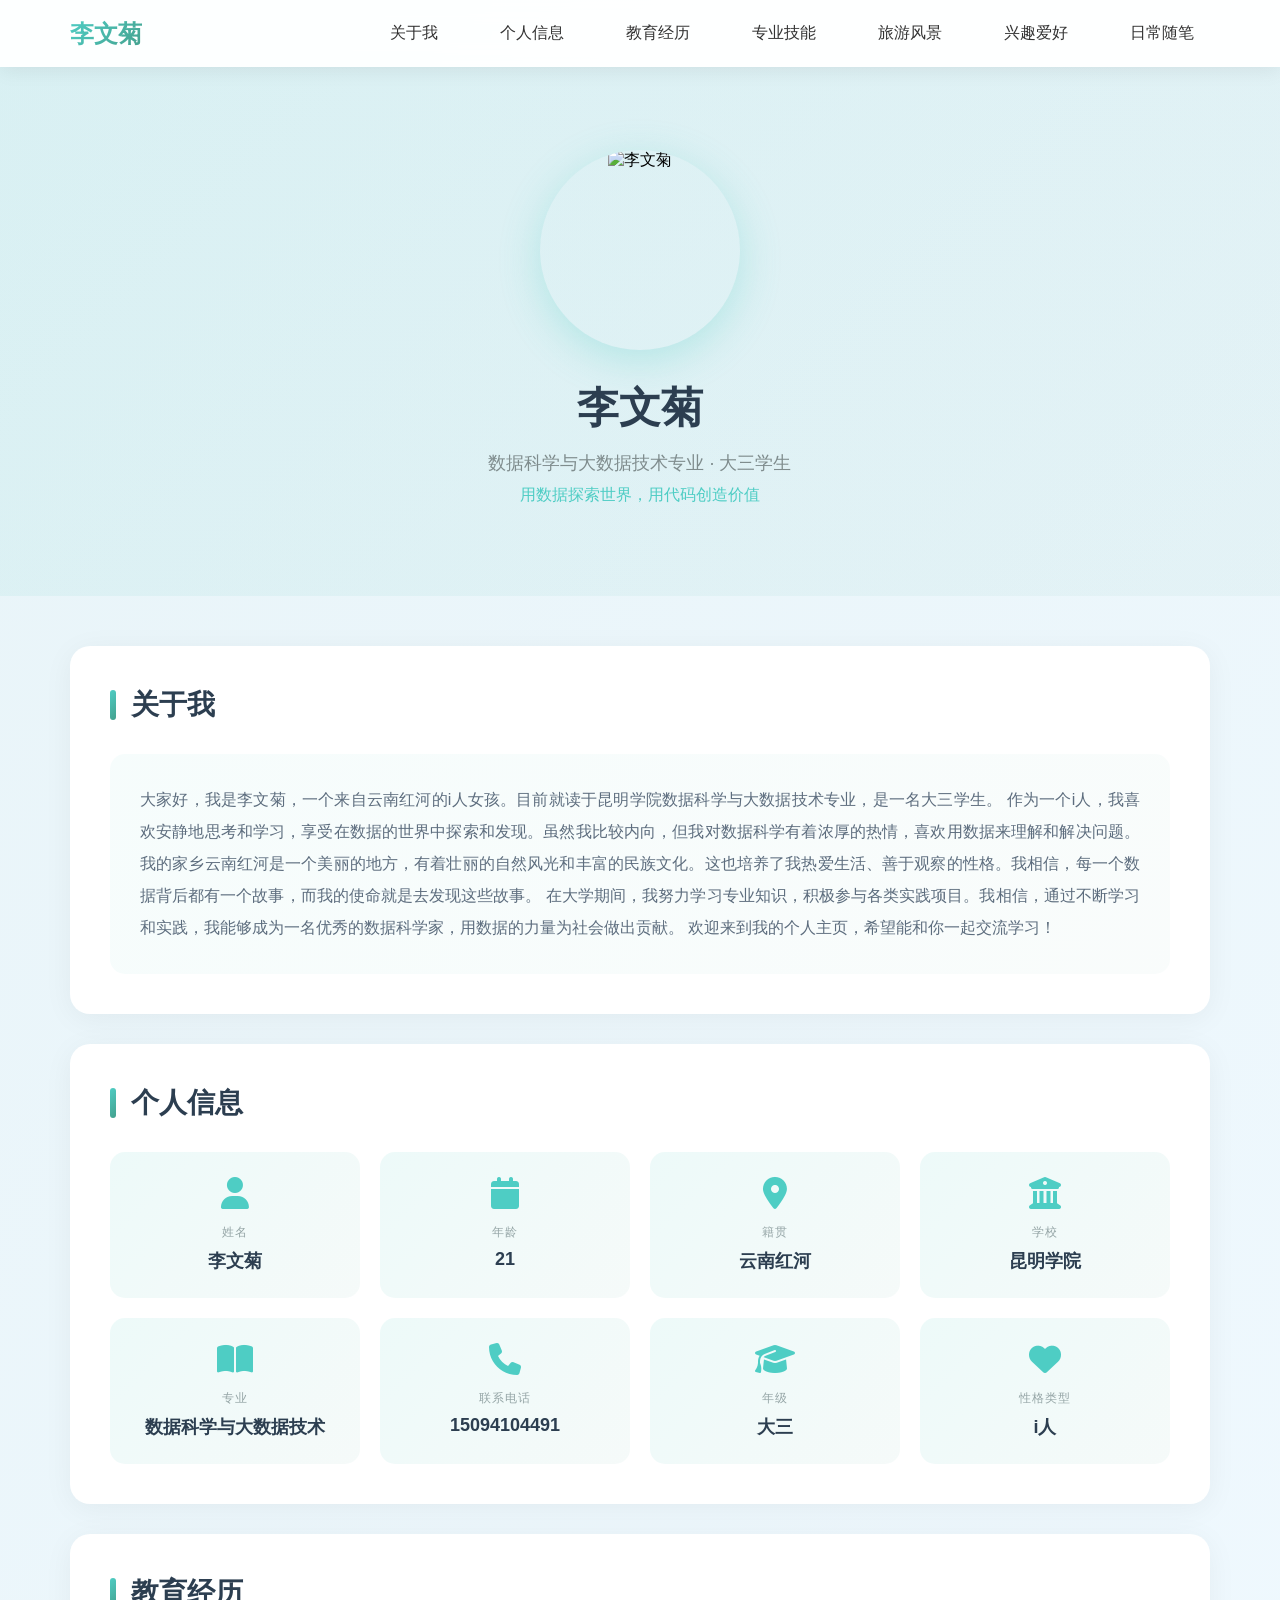
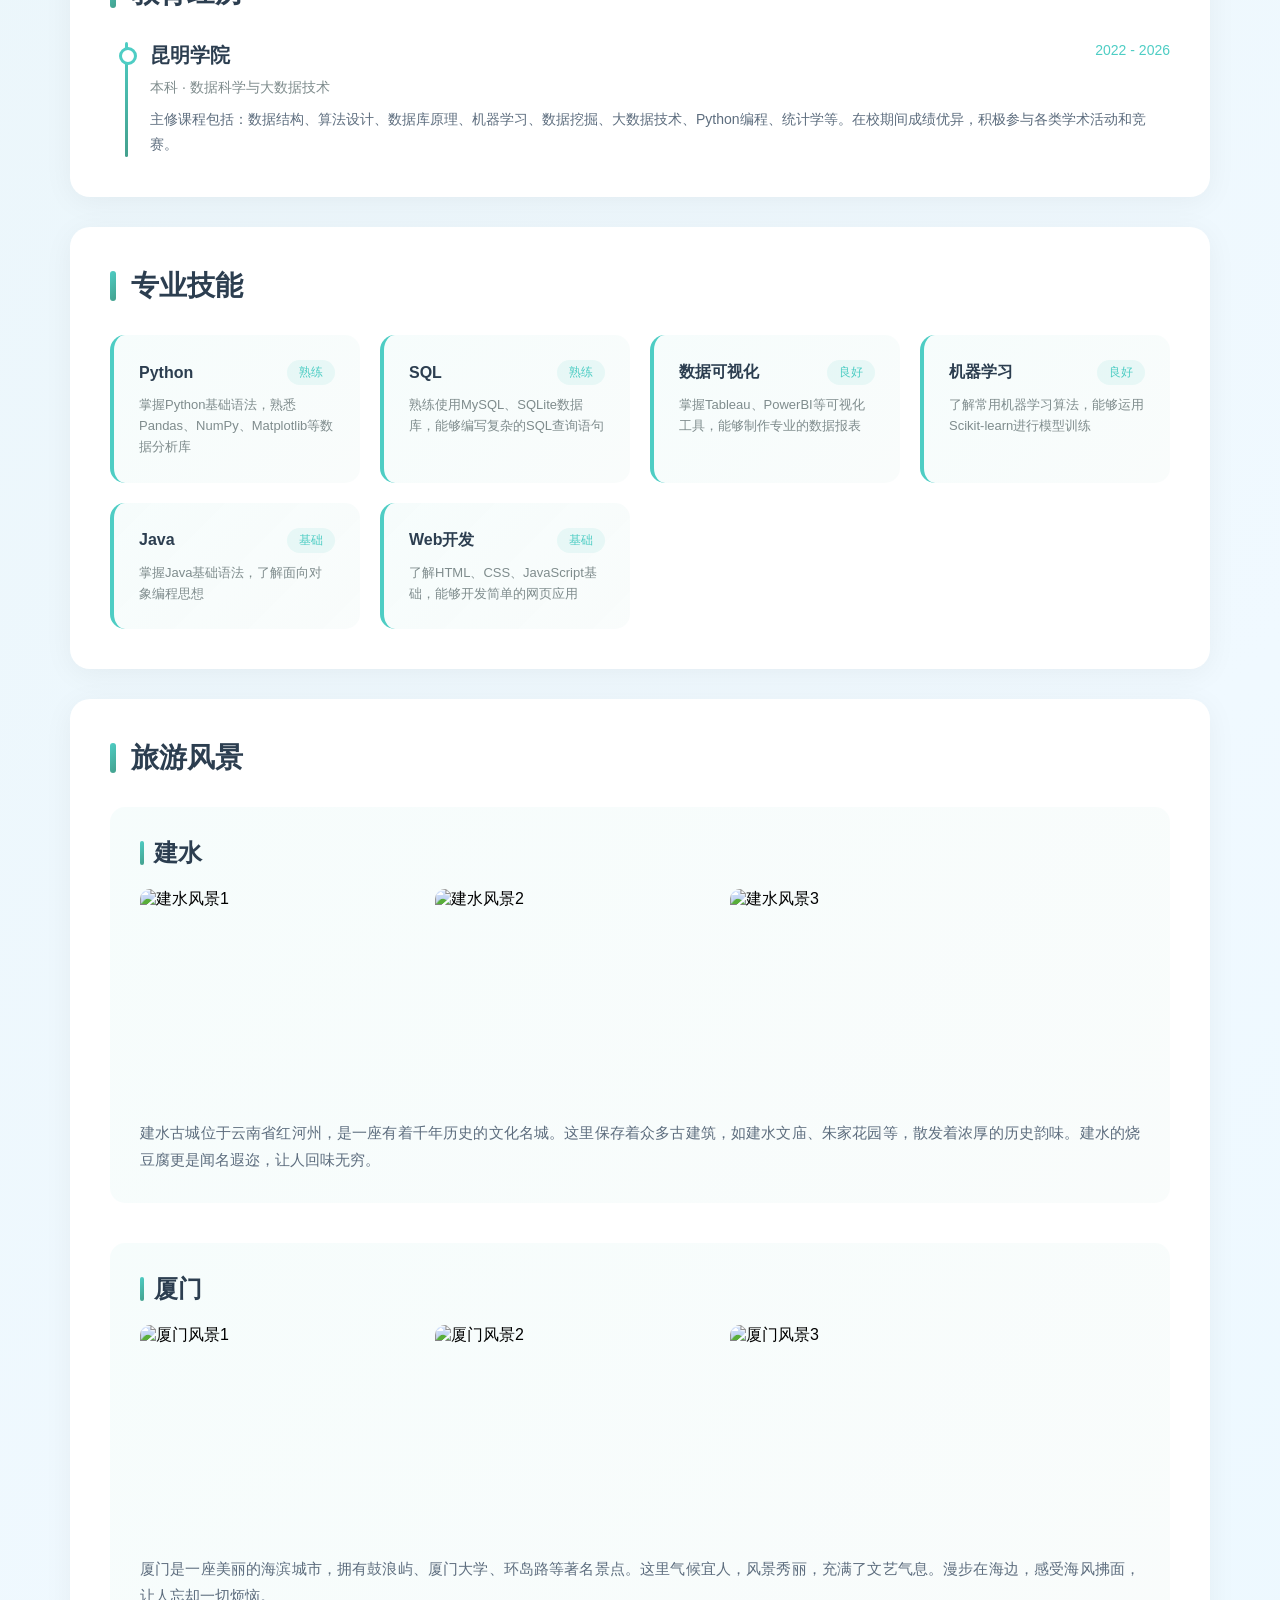
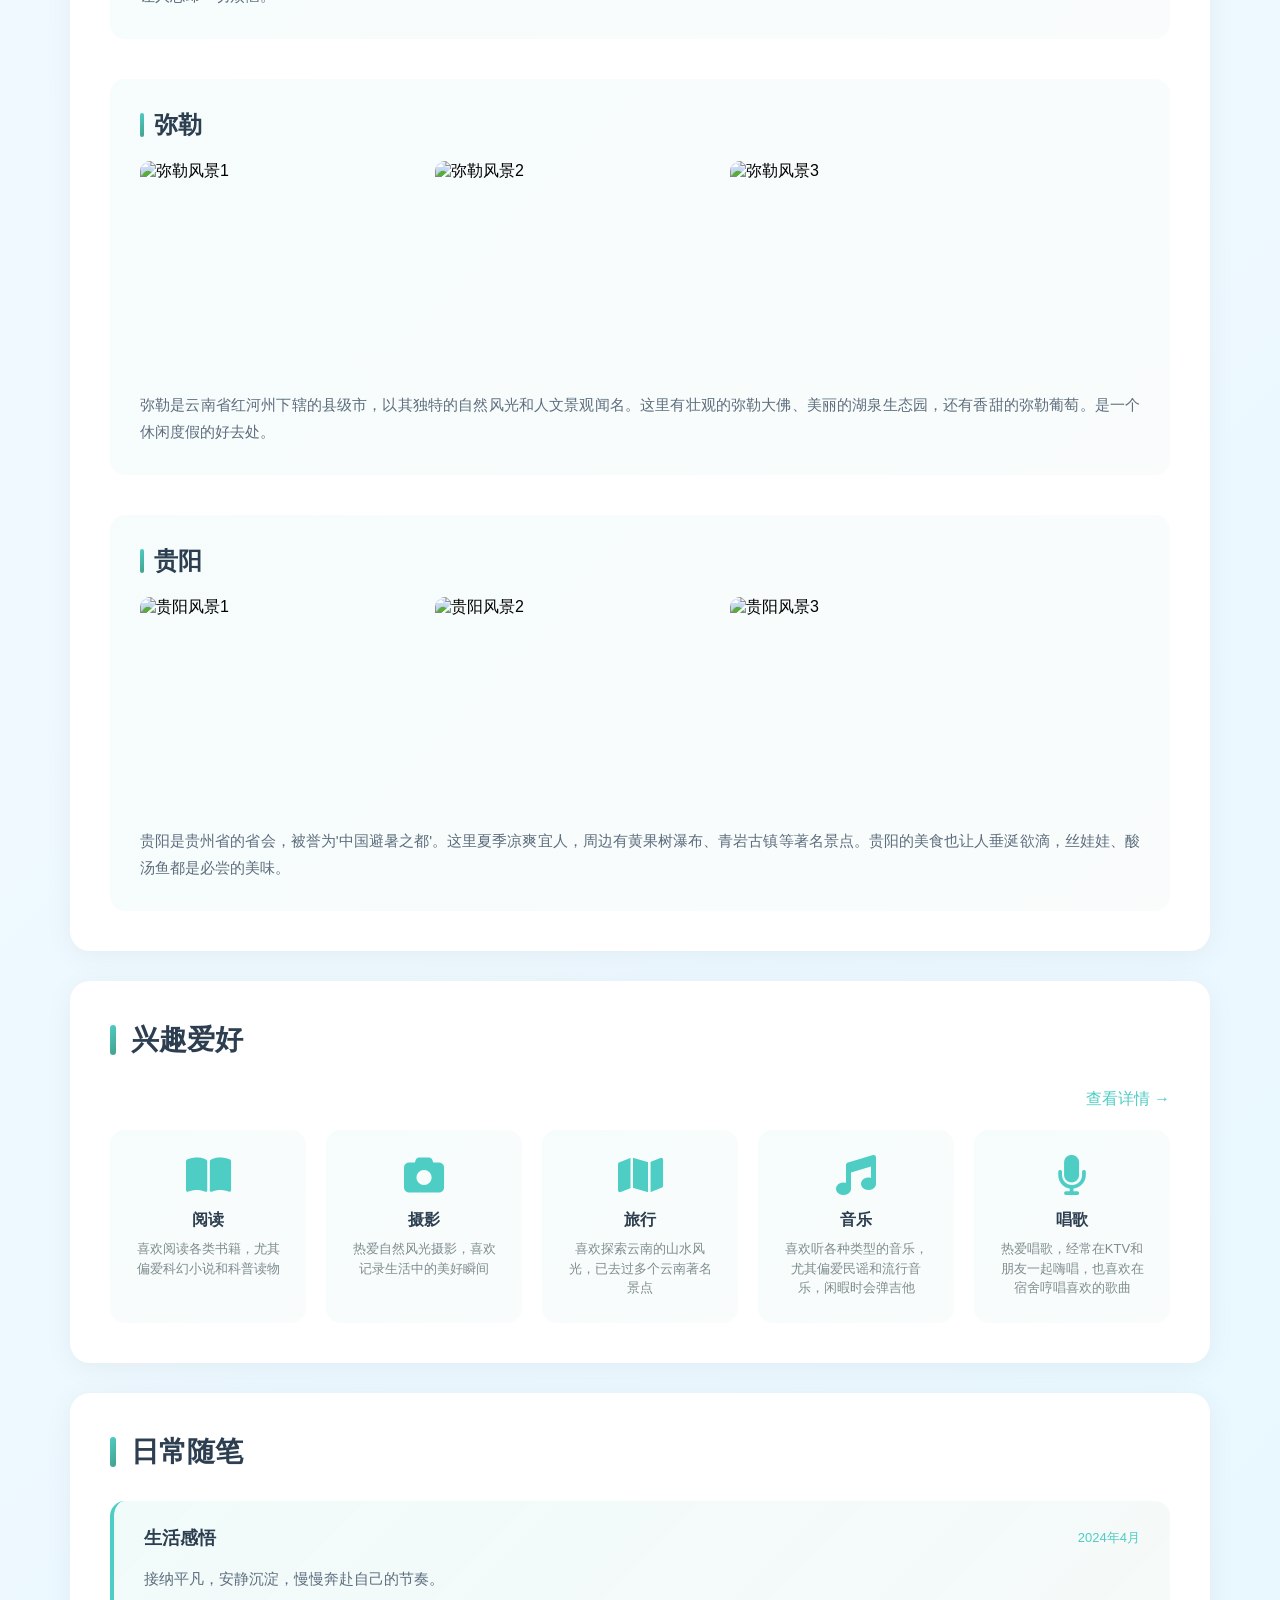
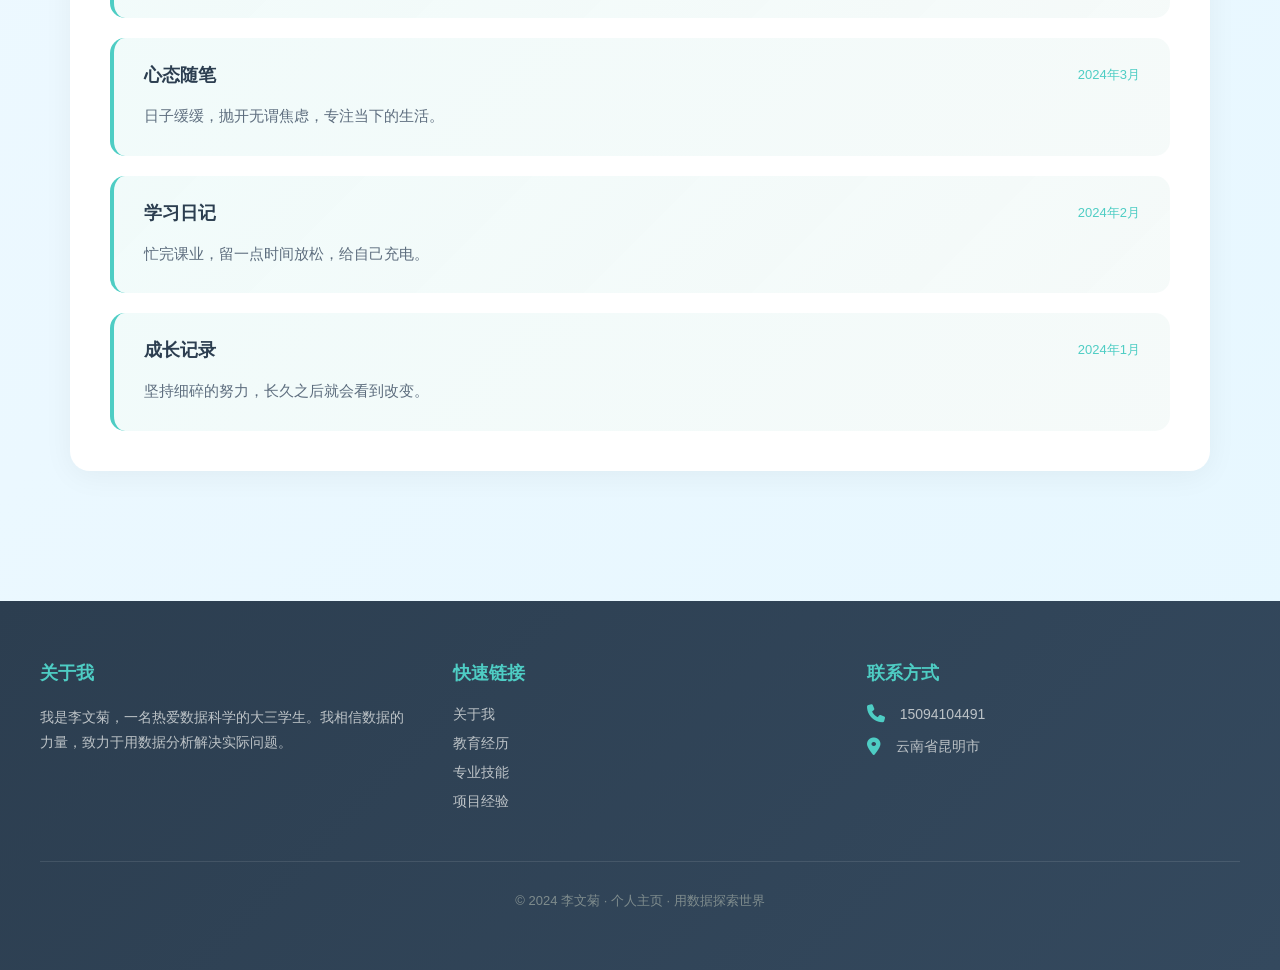
==== index.html @ b1a59c6c "Add files via upload" ====
<!DOCTYPE html>
<html lang="zh-CN">
<head>
  <meta charset="UTF-8">
  <meta name="viewport" content="width=device-width, initial-scale=1.0">
  <title>李文菊 - 个人主页</title>
  <link rel="stylesheet" href="style.css">
  <link rel="stylesheet" href="https://cdnjs.cloudflare.com/ajax/libs/font-awesome/6.4.0/css/all.min.css">
</head>
<body>
  <!-- 导航栏 -->
  <nav class="navbar">
    <div class="navbar-container">
      <div class="navbar-logo">李文菊</div>
      <div class="navbar-links">
        <a href="#about">关于我</a>
        <a href="#info">个人信息</a>
        <a href="#education">教育经历</a>
        <a href="#skills">专业技能</a>
        <a href="#travels">旅游风景</a>
        <a href="#hobbies">兴趣爱好</a>
        <a href="#essays">日常随笔</a>
      </div>
    </div>
  </nav>

  <!-- 头部区域 -->
  <header class="header">
    <div class="avatar">
      <img src="风景/9296031b9a8c6761e0ed3b38869fcb6f.jpg" alt="李文菊">
    </div>
    <h1>李文菊</h1>
    <p>数据科学与大数据技术专业 · 大三学生</p>
    <p class="tagline">用数据探索世界，用代码创造价值</p>
  </header>

  <!-- 主内容区域 -->
  <main class="main-content">
    <!-- 关于我 -->
    <section id="about" class="section">
      <h2 class="section-title">关于我</h2>
      <div class="about-content" id="about-content">
        <p>大家好，我是李文菊，一个来自云南红河的i人女孩。目前就读于昆明学院数据科学与大数据技术专业，是一名大三学生。</p>
        <p>作为一个i人，我喜欢安静地思考和学习，享受在数据的世界中探索和发现。虽然我比较内向，但我对生活有着浓厚的热情。</p>
        <p>我的家乡云南红河是一个美丽的地方，有着壮丽的自然风光和丰富的民族文化。这里的山山水水培养了我热爱生活、善于观察的性格。我相信，每一个数据背后都有一个故事，而我的使命就是去发现这些故事。</p>
        <p>在大学期间，我努力学习专业知识，积极参与各类实践项目。从数据结构到机器学习，从数据库原理到大数据技术，每一门课程都让我对这个领域有了更深的理解。我相信，通过不断学习和实践，我能用数据的力量为社会做出贡献。</p>
        <p>欢迎来到我的个人主页，希望能和你一起交流学习！</p>
      </div>
    </section>

    <!-- 个人信息 -->
    <section id="info" class="section">
      <h2 class="section-title">个人信息</h2>
      <div class="info-grid">
        <div class="info-card">
          <i class="fas fa-user"></i>
          <div class="label">姓名</div>
          <div class="value" id="info-name">李文菊</div>
        </div>
        <div class="info-card">
          <i class="fas fa-calendar"></i>
          <div class="label">年龄</div>
          <div class="value" id="info-age">21</div>
        </div>
        <div class="info-card">
          <i class="fas fa-map-marker-alt"></i>
          <div class="label">籍贯</div>
          <div class="value" id="info-location">云南红河</div>
        </div>
        <div class="info-card">
          <i class="fas fa-university"></i>
          <div class="label">学校</div>
          <div class="value" id="info-school">昆明学院</div>
        </div>
        <div class="info-card">
          <i class="fas fa-book-open"></i>
          <div class="label">专业</div>
          <div class="value" id="info-major">数据科学与大数据技术</div>
        </div>
        <div class="info-card">
          <i class="fas fa-phone"></i>
          <div class="label">联系电话</div>
          <div class="value" id="info-phone">15094104491</div>
        </div>
        <div class="info-card">
          <i class="fas fa-graduation-cap"></i>
          <div class="label">年级</div>
          <div class="value" id="info-grade">大三</div>
        </div>
        <div class="info-card">
          <i class="fas fa-heart"></i>
          <div class="label">性格类型</div>
          <div class="value" id="info-personality">i人</div>
        </div>
      </div>
    </section>

    <!-- 教育经历 -->
    <section id="education" class="section">
      <h2 class="section-title">教育经历</h2>
      <div class="education-timeline" id="education-list">
        <div class="education-item">
          <div class="education-header">
            <div class="education-title">
              <a href="https://www.kmu.edu.cn" target="_blank" class="school-link">昆明学院</a>
            </div>
            <div class="education-year">2023 - 2027</div>
          </div>
          <div class="education-meta">本科 · 数据科学与大数据技术</div>
          <div class="education-desc">主修课程包括：数据结构、数据库原理、机器学习、数据挖掘、大数据技术、Python编程、多元统计学等。在校期间积极参与各类学术活动和竞赛。</div>
        </div>
      </div>
    </section>

    <!-- 专业技能 -->
    <section id="skills" class="section">
      <h2 class="section-title">专业技能</h2>
      <div class="skills-grid" id="skills-list">
        <div class="skill-card">
          <div class="skill-header">
            <div class="skill-name">Python</div>
            <div class="skill-level">熟练</div>
          </div>
          <div class="skill-desc">掌握Python基础语法，熟悉Pandas、NumPy、Matplotlib等数据分析库，能够独立完成数据处理和分析任务。</div>
        </div>
        <div class="skill-card">
          <div class="skill-header">
            <div class="skill-name">SQL</div>
            <div class="skill-level">熟练</div>
          </div>
          <div class="skill-desc">熟练使用MySQL、SQLite数据库，能够编写复杂的SQL查询语句，熟悉数据库设计和优化。</div>
        </div>
        <div class="skill-card">
          <div class="skill-header">
            <div class="skill-name">数据可视化</div>
            <div class="skill-level">良好</div>
          </div>
          <div class="skill-desc">掌握Tableau、PowerBI等可视化工具，能够制作专业的数据报表和交互式图表。</div>
        </div>
        <div class="skill-card">
          <div class="skill-header">
            <div class="skill-name">机器学习</div>
            <div class="skill-level">良好</div>
          </div>
          <div class="skill-desc">了解常用机器学习算法，能够运用Scikit-learn进行模型训练和评估。</div>
        </div>
        <div class="skill-card">
          <div class="skill-header">
            <div class="skill-name">Java</div>
            <div class="skill-level">基础</div>
          </div>
          <div class="skill-desc">掌握Java基础语法，了解面向对象编程思想，能够开发简单的Java应用程序。</div>
        </div>
        <div class="skill-card">
          <div class="skill-header">
            <div class="skill-name">Web开发</div>
            <div class="skill-level">基础</div>
          </div>
          <div class="skill-desc">了解HTML、CSS、JavaScript基础，能够开发简单的网页应用，熟悉Flask框架。</div>
        </div>
      </div>
    </section>

    <!-- 旅游风景 -->
    <section id="travels" class="section">
      <h2 class="section-title">旅游风景</h2>
      <div id="travels-list">
        <div class="city-section">
          <h3 class="city-title">建水</h3>
          <div class="city-images">
            <img src="风景\724189768a9d333e4f1fbbc2a312c86f.jpg" alt="建水风景1">
            <img src="风景\96c0134a94dba85a9f428d855168f915.jpg" alt="建水风景2">
            <img src="风景\a8b9a00c3e05631eb9178c05ef2198ba.jpg" alt="建水风景3">
          </div>
          <p class="city-desc">建水古城位于云南省红河州，是一座有着千年历史的文化名城。这里保存着众多古建筑，如建水文庙、朱家花园等，散发着浓厚的历史韵味。建水的烧豆腐更是闻名遐迩，让人回味无穷。</p>
        </div>
        <div class="city-section">
          <h3 class="city-title">厦门</h3>
          <div class="city-images">
            <img src="风景\734a26d28e8ba4ce96df98d0080d6d70.jpg" alt="厦门风景1">
            <img src="风景\944455b63428789804dae7947af32c93.jpg" alt="厦门风景2">
            <img src="风景\7a6dc6bbfe37f6f1cffd63e15fbd5fd8.jpg" alt="厦门风景3">
          </div>
          <p class="city-desc">厦门是一座美丽的海滨城市，拥有鼓浪屿、厦门大学、环岛路等著名景点。这里气候宜人，风景秀丽，充满了文艺气息。漫步在海边，感受海风拂面，让人忘却一切烦恼。</p>
        </div>
        <div class="city-section">
          <h3 class="city-title">弥勒</h3>
          <div class="city-images">
            <img src="风景\13866759c71f15808ec13a05396424bd.jpg" alt="弥勒风景1">
            <img src="风景\8e2da969ac0b53ed0379a27b71091d85.jpg" alt="弥勒风景2">
            <img src="风景\03a22ea670aece75b88b85041e4f4d82.jpg" alt="弥勒风景3">
          </div>
          <p class="city-desc">弥勒是云南省红河州下辖的县级市，以其独特的自然风光和人文景观闻名。这里有壮观的弥勒大佛、美丽的湖泉生态园，还有香甜的弥勒葡萄。是一个休闲度假的好去处。</p>
        </div>
        <div class="city-section">
          <h3 class="city-title">贵阳</h3>
          <div class="city-images">
            <img src="风景\c70f1f5087c411f2ae5e68e1c2bf1aeb.jpg" alt="贵阳风景1">
            <img src="风景\1ceb7e71e664f2adaa17cd65de8d710e.jpg" alt="贵阳风景2">
            <img src="风景\9436256b34da13422342bf9aceff883a.jpg" alt="贵阳风景3">
          </div>
          <p class="city-desc">贵阳是贵州省的省会，被誉为'中国避暑之都'。这里夏季凉爽宜人，周边有黄果树瀑布、青岩古镇等著名景点。贵阳的美食也让人垂涎欲滴，丝娃娃、酸汤鱼都是必尝的美味。</p>
        </div>
      </div>
    </section>

    <!-- 兴趣爱好 -->
    <section id="hobbies" class="section">
      <h2 class="section-title">兴趣爱好</h2>
      <p style="text-align: right; margin-bottom: 20px;">
        <a href="hobbies.html" target="_blank" class="more-link">查看详情 →</a>
      </p>
      <div class="hobbies-grid" id="hobbies-list">
        <div class="hobby-card">
          <i class="fas fa-book-open"></i>
          <div class="hobby-name">阅读</div>
          <div class="hobby-desc">喜欢阅读各类书籍，尤其偏爱言情小说和科普读物</div>
        </div>
        <div class="hobby-card">
          <i class="fas fa-camera"></i>
          <div class="hobby-name">摄影</div>
          <div class="hobby-desc">热爱自然风光摄影，喜欢记录生活中的美好瞬间</div>
        </div>
        <div class="hobby-card">
          <i class="fas fa-map"></i>
          <div class="hobby-name">旅行</div>
          <div class="hobby-desc">喜欢探索云南的山水风光，已去过多个云南著名景点</div>
        </div>
        <div class="hobby-card">
          <i class="fas fa-music"></i>
          <div class="hobby-name">音乐</div>
          <div class="hobby-desc">喜欢听各种类型的音乐，尤其偏爱民谣和流行音乐，闲暇时会弹吉他</div>
        </div>
        <div class="hobby-card">
          <i class="fas fa-microphone"></i>
          <div class="hobby-name">唱歌</div>
          <div class="hobby-desc">热爱唱歌，经常在KTV和朋友一起嗨唱，也喜欢在宿舍哼唱喜欢的歌曲</div>
        </div>
      </div>
    </section>

    <!-- 日常随笔 -->
    <section id="essays" class="section">
      <h2 class="section-title">日常随笔</h2>
      <div class="essays-list" id="essays-list">
        <div class="essay-item">
          <div class="essay-header">
            <h3 class="essay-title">稳步前行</h3>
          </div>
          <p class="essay-content">沉下心做好眼前琐事，不急不躁，慢慢积攒属于自己的力量。</p>
        </div>
        <div class="essay-item">
          <div class="essay-header">
            <h3 class="essay-title">黄昏小憩</h3>
          </div>
          <p class="essay-content">结束一天的学习，借着晚风放空，卸下心里的疲惫。</p>
        </div>
        <div class="essay-item">
          <div class="essay-header">
            <h3 class="essay-title">拒绝内耗</h3>
          </div>
          <p class="essay-content">不再纠结无关的情绪，把精力放在自我提升上面。</p>
        </div>
        <div class="essay-item">
          <div class="essay-header">
            <h3 class="essay-title">细碎日常</h3>
          </div>
          <p class="essay-content">普通的每一天，认真度过，便是最好的生活。</p>
        </div>
      </div>
    </section>
  </main>

  <!-- 页脚 -->
  <footer class="footer">
    <div class="footer-container">
      <div class="footer-content">
        <div class="footer-section">
          <h3>关于我</h3>
          <p>我是李文菊，一名热爱数据科学的大三学生。我相信数据的力量，致力于用数据分析解决实际问题。</p>
        </div>
        <div class="footer-section">
          <h3>快速链接</h3>
          <ul>
            <li><a href="#about">关于我</a></li>
            <li><a href="#education">教育经历</a></li>
            <li><a href="#skills">专业技能</a></li>
            <li><a href="#projects">项目经验</a></li>
          </ul>
        </div>
        <div class="footer-section">
          <h3>联系方式</h3>
          <div class="footer-contact">
            <i class="fas fa-phone"></i>
            <span>15094104491</span>
          </div>
          <div class="footer-contact">
            <i class="fas fa-map-marker-alt"></i>
            <span>云南省昆明市</span>
          </div>
        </div>
      </div>
      <div class="footer-bottom">
        <p>&copy; 2024 李文菊 · 个人主页 · 用数据探索世界</p>
      </div>
    </div>
  </footer>

  <script>
    // 从JSON文件加载数据
    fetch('data.json')
      .then(response => response.json())
      .then(data => {
        // 更新个人信息
        document.getElementById('info-name').textContent = data.personal.name;
        document.getElementById('info-age').textContent = data.personal.age;
        document.getElementById('info-location').textContent = data.personal.location;
        document.getElementById('info-school').textContent = data.personal.school;
        document.getElementById('info-major').textContent = data.personal.major;
        document.getElementById('info-phone').textContent = data.personal.phone;
        document.getElementById('info-grade').textContent = data.personal.grade;
        document.getElementById('info-personality').textContent = data.personal.personality;

        // 更新关于我内容
        const aboutContent = document.getElementById('about-content');
        aboutContent.innerHTML = data.about.split('\\n').map(p => `<p>${p}</p>`).join('');

        // 动态生成教育经历
        const educationList = document.getElementById('education-list');
        educationList.innerHTML = data.education.map(item => `
          <div class="education-item">
            <div class="education-header">
              <div class="education-title">${item.school}</div>
              <div class="education-year">${item.startYear} - ${item.endYear}</div>
            </div>
            <div class="education-meta">${item.degree} · ${item.major}</div>
            <div class="education-desc">${item.description}</div>
          </div>
        `).join('');

        // 动态生成技能
        const skillsList = document.getElementById('skills-list');
        skillsList.innerHTML = data.skills.map(skill => `
          <div class="skill-card">
            <div class="skill-header">
              <div class="skill-name">${skill.name}</div>
              <div class="skill-level">${skill.level}</div>
            </div>
            <div class="skill-desc">${skill.description}</div>
          </div>
        `).join('');

        // 动态生成兴趣爱好
        const hobbiesList = document.getElementById('hobbies-list');
        hobbiesList.innerHTML = data.hobbies.map(hobby => `
          <div class="hobby-card">
            <i class="fas fa-${getHobbyIcon(hobby.name)}"></i>
            <div class="hobby-name">${hobby.name}</div>
            <div class="hobby-desc">${hobby.description}</div>
          </div>
        `).join('');

        // 动态生成日常随笔
        const essaysList = document.getElementById('essays-list');
        essaysList.innerHTML = data.essays.map(essay => `
          <div class="essay-item">
            <div class="essay-header">
              <h3 class="essay-title">${essay.title}</h3>
              <span class="essay-date">${essay.date}</span>
            </div>
            <p class="essay-content">${essay.content}</p>
          </div>
        `).join('');
      })
      .catch(error => console.error('加载数据失败:', error));

    // 获取兴趣爱好图标
    function getHobbyIcon(name) {
      const icons = {
        '阅读': 'book-open',
        '摄影': 'camera',
        '旅行': 'map',
        '音乐': 'music',
        '唱歌': 'microphone'
      };
      return icons[name] || 'star';
    }
  </script>
</body>
</html>
---- style.css ----
* {
  margin: 0;
  padding: 0;
  box-sizing: border-box;
}

body {
  font-family: 'Microsoft YaHei', 'PingFang SC', sans-serif;
  background: linear-gradient(135deg, #e8f4f8 0%, #f0f9ff 50%, #e6f7ff 100%);
  min-height: 100vh;
}

/* 导航栏样式 */
.navbar {
  position: fixed;
  top: 0;
  left: 0;
  width: 100%;
  background: rgba(255, 255, 255, 0.95);
  backdrop-filter: blur(10px);
  box-shadow: 0 2px 20px rgba(0, 0, 0, 0.08);
  z-index: 1000;
  padding: 15px 0;
  transition: all 0.3s ease;
}

.navbar:hover {
  box-shadow: 0 4px 30px rgba(0, 0, 0, 0.1);
}

.navbar-container {
  max-width: 1200px;
  margin: 0 auto;
  padding: 0 30px;
  display: flex;
  justify-content: space-between;
  align-items: center;
}

.navbar-logo {
  font-size: 24px;
  font-weight: 700;
  background: linear-gradient(135deg, #4ECDC4 0%, #44A08D 100%);
  -webkit-background-clip: text;
  -webkit-text-fill-color: transparent;
  background-clip: text;
}

.navbar-links {
  display: flex;
  gap: 30px;
}

.navbar-links a {
  text-decoration: none;
  color: #333;
  font-weight: 500;
  padding: 8px 16px;
  border-radius: 20px;
  transition: all 0.3s ease;
}

.navbar-links a:hover {
  background: linear-gradient(135deg, #4ECDC4 0%, #44A08D 100%);
  color: white;
}

/* 头部区域 */
.header {
  padding: 150px 30px 80px;
  text-align: center;
  background: linear-gradient(135deg, rgba(78, 205, 196, 0.1) 0%, rgba(68, 160, 141, 0.05) 100%);
}

.avatar {
  width: 200px;
  height: 200px;
  border-radius: 50%;
  margin: 0 auto 30px;
  overflow: hidden;
  box-shadow: 0 10px 40px rgba(78, 205, 196, 0.3);
  transition: transform 0.3s ease;
}

.avatar img {
  width: 100%;
  height: 100%;
  object-fit: cover;
  transition: transform 0.3s ease;
}

.avatar:hover {
  transform: scale(1.05);
}

.avatar i {
  font-size: 80px;
  color: white;
}

.header h1 {
  font-size: 42px;
  font-weight: 700;
  color: #2C3E50;
  margin-bottom: 15px;
}

.header p {
  font-size: 18px;
  color: #7F8C8D;
  margin-bottom: 10px;
}

.header .tagline {
  font-size: 16px;
  color: #4ECDC4;
  font-weight: 500;
}

/* 主内容区域 */
.main-content {
  max-width: 1200px;
  margin: 0 auto;
  padding: 50px 30px;
}

.section {
  background: white;
  border-radius: 20px;
  padding: 40px;
  margin-bottom: 30px;
  box-shadow: 0 5px 30px rgba(0, 0, 0, 0.05);
  transition: all 0.3s ease;
}

.section:hover {
  box-shadow: 0 10px 40px rgba(0, 0, 0, 0.08);
  transform: translateY(-2px);
}

.section-title {
  font-size: 28px;
  font-weight: 700;
  color: #2C3E50;
  margin-bottom: 30px;
  display: flex;
  align-items: center;
  gap: 15px;
}

.section-title::before {
  content: '';
  width: 6px;
  height: 30px;
  background: linear-gradient(135deg, #4ECDC4 0%, #44A08D 100%);
  border-radius: 3px;
}

/* 关于我 */
.about-content {
  line-height: 2;
  color: #5D6D7E;
  font-size: 16px;
  text-align: justify;
  background: linear-gradient(135deg, rgba(78, 205, 196, 0.05) 0%, rgba(68, 160, 141, 0.03) 100%);
  padding: 30px;
  border-radius: 15px;
}

.about-content p {
  margin-bottom: 20px;
}

.about-content p:last-child {
  margin-bottom: 0;
}

/* 个人信息卡片 */
.info-grid {
  display: grid;
  grid-template-columns: repeat(auto-fit, minmax(200px, 1fr));
  gap: 20px;
}

.info-card {
  background: linear-gradient(135deg, rgba(78, 205, 196, 0.1) 0%, rgba(68, 160, 141, 0.05) 100%);
  padding: 25px;
  border-radius: 15px;
  text-align: center;
  transition: all 0.3s ease;
}

.info-card:hover {
  background: linear-gradient(135deg, rgba(78, 205, 196, 0.15) 0%, rgba(68, 160, 141, 0.1) 100%);
  transform: translateY(-5px);
}

.info-card i {
  font-size: 32px;
  color: #4ECDC4;
  margin-bottom: 15px;
}

.info-card .label {
  font-size: 12px;
  color: #95A5A6;
  text-transform: uppercase;
  letter-spacing: 1px;
  margin-bottom: 8px;
}

.info-card .value {
  font-size: 18px;
  font-weight: 600;
  color: #2C3E50;
}

/* 教育经历 */
.education-timeline {
  position: relative;
  padding-left: 40px;
}

.education-timeline::before {
  content: '';
  position: absolute;
  left: 15px;
  top: 0;
  bottom: 0;
  width: 3px;
  background: linear-gradient(180deg, #4ECDC4 0%, #44A08D 100%);
  border-radius: 2px;
}

.education-item {
  position: relative;
  margin-bottom: 40px;
}

.education-item:last-child {
  margin-bottom: 0;
}

.education-item::before {
  content: '';
  position: absolute;
  left: -31px;
  top: 5px;
  width: 12px;
  height: 12px;
  background: white;
  border: 3px solid #4ECDC4;
  border-radius: 50%;
}

.education-header {
  display: flex;
  justify-content: space-between;
  align-items: flex-start;
  margin-bottom: 10px;
}

.education-title {
  font-size: 20px;
  font-weight: 600;
  color: #2C3E50;
}

.education-title a {
  color: #2C3E50;
  text-decoration: none;
  transition: color 0.3s ease;
}

.education-title a:hover {
  color: #4ECDC4;
}

.education-year {
  font-size: 14px;
  color: #4ECDC4;
  font-weight: 500;
}

.education-meta {
  font-size: 14px;
  color: #7F8C8D;
  margin-bottom: 10px;
}

.education-desc {
  font-size: 14px;
  color: #5D6D7E;
  line-height: 1.8;
}

/* 技能展示 */
.skills-grid {
  display: grid;
  grid-template-columns: repeat(auto-fit, minmax(250px, 1fr));
  gap: 20px;
}

.skill-card {
  background: linear-gradient(135deg, rgba(78, 205, 196, 0.05) 0%, rgba(68, 160, 141, 0.03) 100%);
  padding: 25px;
  border-radius: 15px;
  border-left: 4px solid #4ECDC4;
  transition: all 0.3s ease;
}

.skill-card:hover {
  background: linear-gradient(135deg, rgba(78, 205, 196, 0.1) 0%, rgba(68, 160, 141, 0.05) 100%);
  transform: translateX(10px);
}

.skill-header {
  display: flex;
  justify-content: space-between;
  align-items: center;
  margin-bottom: 10px;
}

.skill-name {
  font-size: 16px;
  font-weight: 600;
  color: #2C3E50;
}

.skill-level {
  font-size: 12px;
  color: #4ECDC4;
  font-weight: 500;
  background: rgba(78, 205, 196, 0.1);
  padding: 4px 12px;
  border-radius: 15px;
}

.skill-desc {
  font-size: 13px;
  color: #7F8C8D;
  line-height: 1.6;
}

/* 项目经验 */
.projects-grid {
  display: grid;
  grid-template-columns: repeat(auto-fit, minmax(350px, 1fr));
  gap: 25px;
}

.project-card {
  background: linear-gradient(135deg, rgba(78, 205, 196, 0.05) 0%, rgba(68, 160, 141, 0.03) 100%);
  padding: 30px;
  border-radius: 15px;
  transition: all 0.3s ease;
}

.project-card:hover {
  background: linear-gradient(135deg, rgba(78, 205, 196, 0.1) 0%, rgba(68, 160, 141, 0.05) 100%);
  transform: translateY(-5px);
}

.project-title {
  font-size: 18px;
  font-weight: 600;
  color: #2C3E50;
  margin-bottom: 10px;
}

.project-meta {
  display: flex;
  gap: 20px;
  margin-bottom: 15px;
  font-size: 13px;
  color: #7F8C8D;
}

.project-role {
  color: #4ECDC4;
  font-weight: 500;
}

.project-desc {
  font-size: 14px;
  color: #5D6D7E;
  line-height: 1.8;
  margin-bottom: 15px;
}

.project-tags {
  display: flex;
  flex-wrap: wrap;
  gap: 8px;
}

.project-tag {
  font-size: 12px;
  color: #4ECDC4;
  background: rgba(78, 205, 196, 0.1);
  padding: 5px 12px;
  border-radius: 10px;
}

/* 兴趣爱好 */
.hobbies-grid {
  display: grid;
  grid-template-columns: repeat(auto-fit, minmax(180px, 1fr));
  gap: 20px;
}

.hobby-card {
  text-align: center;
  padding: 25px;
  background: linear-gradient(135deg, rgba(78, 205, 196, 0.05) 0%, rgba(68, 160, 141, 0.03) 100%);
  border-radius: 15px;
  transition: all 0.3s ease;
}

.hobby-card:hover {
  background: linear-gradient(135deg, rgba(78, 205, 196, 0.1) 0%, rgba(68, 160, 141, 0.05) 100%);
  transform: scale(1.05);
}

.hobby-card i {
  font-size: 40px;
  color: #4ECDC4;
  margin-bottom: 15px;
}

.hobby-name {
  font-size: 16px;
  font-weight: 600;
  color: #2C3E50;
  margin-bottom: 8px;
}

.hobby-desc {
  font-size: 13px;
  color: #7F8C8D;
  line-height: 1.5;
}

/* 旅游风景 */
.city-section {
  margin-bottom: 40px;
  background: linear-gradient(135deg, rgba(78, 205, 196, 0.05) 0%, rgba(68, 160, 141, 0.03) 100%);
  padding: 30px;
  border-radius: 15px;
}

.city-section:last-child {
  margin-bottom: 0;
}

.city-title {
  font-size: 24px;
  font-weight: 600;
  color: #2C3E50;
  margin-bottom: 20px;
  display: flex;
  align-items: center;
  gap: 10px;
}

.city-title::before {
  content: '';
  width: 4px;
  height: 24px;
  background: linear-gradient(135deg, #4ECDC4 0%, #44A08D 100%);
  border-radius: 2px;
}

.city-images {
  display: flex;
  gap: 15px;
  margin-bottom: 20px;
  overflow-x: auto;
  padding-bottom: 10px;
}

.city-images img {
  width: 280px;
  height: 200px;
  object-fit: cover;
  border-radius: 10px;
  flex-shrink: 0;
  transition: transform 0.3s ease;
}

.city-images img:hover {
  transform: scale(1.05);
}

.city-desc {
  font-size: 15px;
  color: #5D6D7E;
  line-height: 1.8;
  text-align: justify;
}

/* 日常随笔 */
.essays-list {
  display: flex;
  flex-direction: column;
  gap: 20px;
}

.essay-item {
  background: linear-gradient(135deg, rgba(78, 205, 196, 0.08) 0%, rgba(68, 160, 141, 0.05) 100%);
  padding: 25px 30px;
  border-radius: 15px;
  border-left: 4px solid #4ECDC4;
  transition: all 0.3s ease;
}

.essay-item:hover {
  background: linear-gradient(135deg, rgba(78, 205, 196, 0.12) 0%, rgba(68, 160, 141, 0.08) 100%);
  transform: translateX(10px);
}

.essay-header {
  display: flex;
  justify-content: space-between;
  align-items: center;
  margin-bottom: 15px;
}

.essay-title {
  font-size: 18px;
  font-weight: 600;
  color: #2C3E50;
}

.essay-date {
  font-size: 13px;
  color: #4ECDC4;
  font-weight: 500;
}

.more-link {
  color: #4ECDC4;
  text-decoration: none;
  font-weight: 500;
  transition: all 0.3s ease;
}

.more-link:hover {
  color: #44A08D;
  text-decoration: underline;
}

.essay-content {
  font-size: 15px;
  color: #5D6D7E;
  line-height: 1.9;
  text-align: justify;
}

/* 页脚 */
.footer {
  background: linear-gradient(135deg, #2C3E50 0%, #34495E 100%);
  color: white;
  padding: 60px 30px;
  margin-top: 50px;
}

.footer-container {
  max-width: 1200px;
  margin: 0 auto;
}

.footer-content {
  display: grid;
  grid-template-columns: repeat(auto-fit, minmax(250px, 1fr));
  gap: 40px;
  margin-bottom: 40px;
}

.footer-section h3 {
  font-size: 18px;
  font-weight: 600;
  margin-bottom: 20px;
  color: #4ECDC4;
}

.footer-section p {
  font-size: 14px;
  color: #BDC3C7;
  line-height: 1.8;
  margin-bottom: 10px;
}

.footer-section ul {
  list-style: none;
}

.footer-section ul li {
  margin-bottom: 10px;
}

.footer-section ul li a {
  color: #BDC3C7;
  text-decoration: none;
  font-size: 14px;
  transition: color 0.3s ease;
}

.footer-section ul li a:hover {
  color: #4ECDC4;
}

.footer-contact {
  display: flex;
  align-items: center;
  gap: 15px;
  margin-bottom: 15px;
}

.footer-contact i {
  font-size: 18px;
  color: #4ECDC4;
}

.footer-contact span {
  color: #BDC3C7;
  font-size: 14px;
}

.footer-bottom {
  border-top: 1px solid rgba(255, 255, 255, 0.1);
  padding-top: 30px;
  text-align: center;
  color: #7F8C8D;
  font-size: 13px;
}

/* 响应式设计 */
@media (max-width: 768px) {
  .navbar-links {
    gap: 15px;
  }

  .navbar-links a {
    padding: 6px 12px;
    font-size: 14px;
  }

  .header h1 {
    font-size: 32px;
  }

  .section {
    padding: 25px;
  }

  .section-title {
    font-size: 22px;
  }

  .info-grid {
    grid-template-columns: repeat(2, 1fr);
  }

  .projects-grid {
    grid-template-columns: 1fr;
  }
}

@media (max-width: 480px) {
  .navbar-container {
    padding: 0 15px;
  }

  .navbar-links {
    gap: 10px;
  }

  .navbar-links a {
    font-size: 12px;
    padding: 4px 10px;
  }

  .header {
    padding: 120px 15px 60px;
  }

  .header h1 {
    font-size: 26px;
  }

  .avatar {
    width: 150px;
    height: 150px;
  }

  .avatar i {
    font-size: 60px;
  }

  .info-grid {
    grid-template-columns: 1fr;
  }

  .education-header {
    flex-direction: column;
    gap: 5px;
  }
}
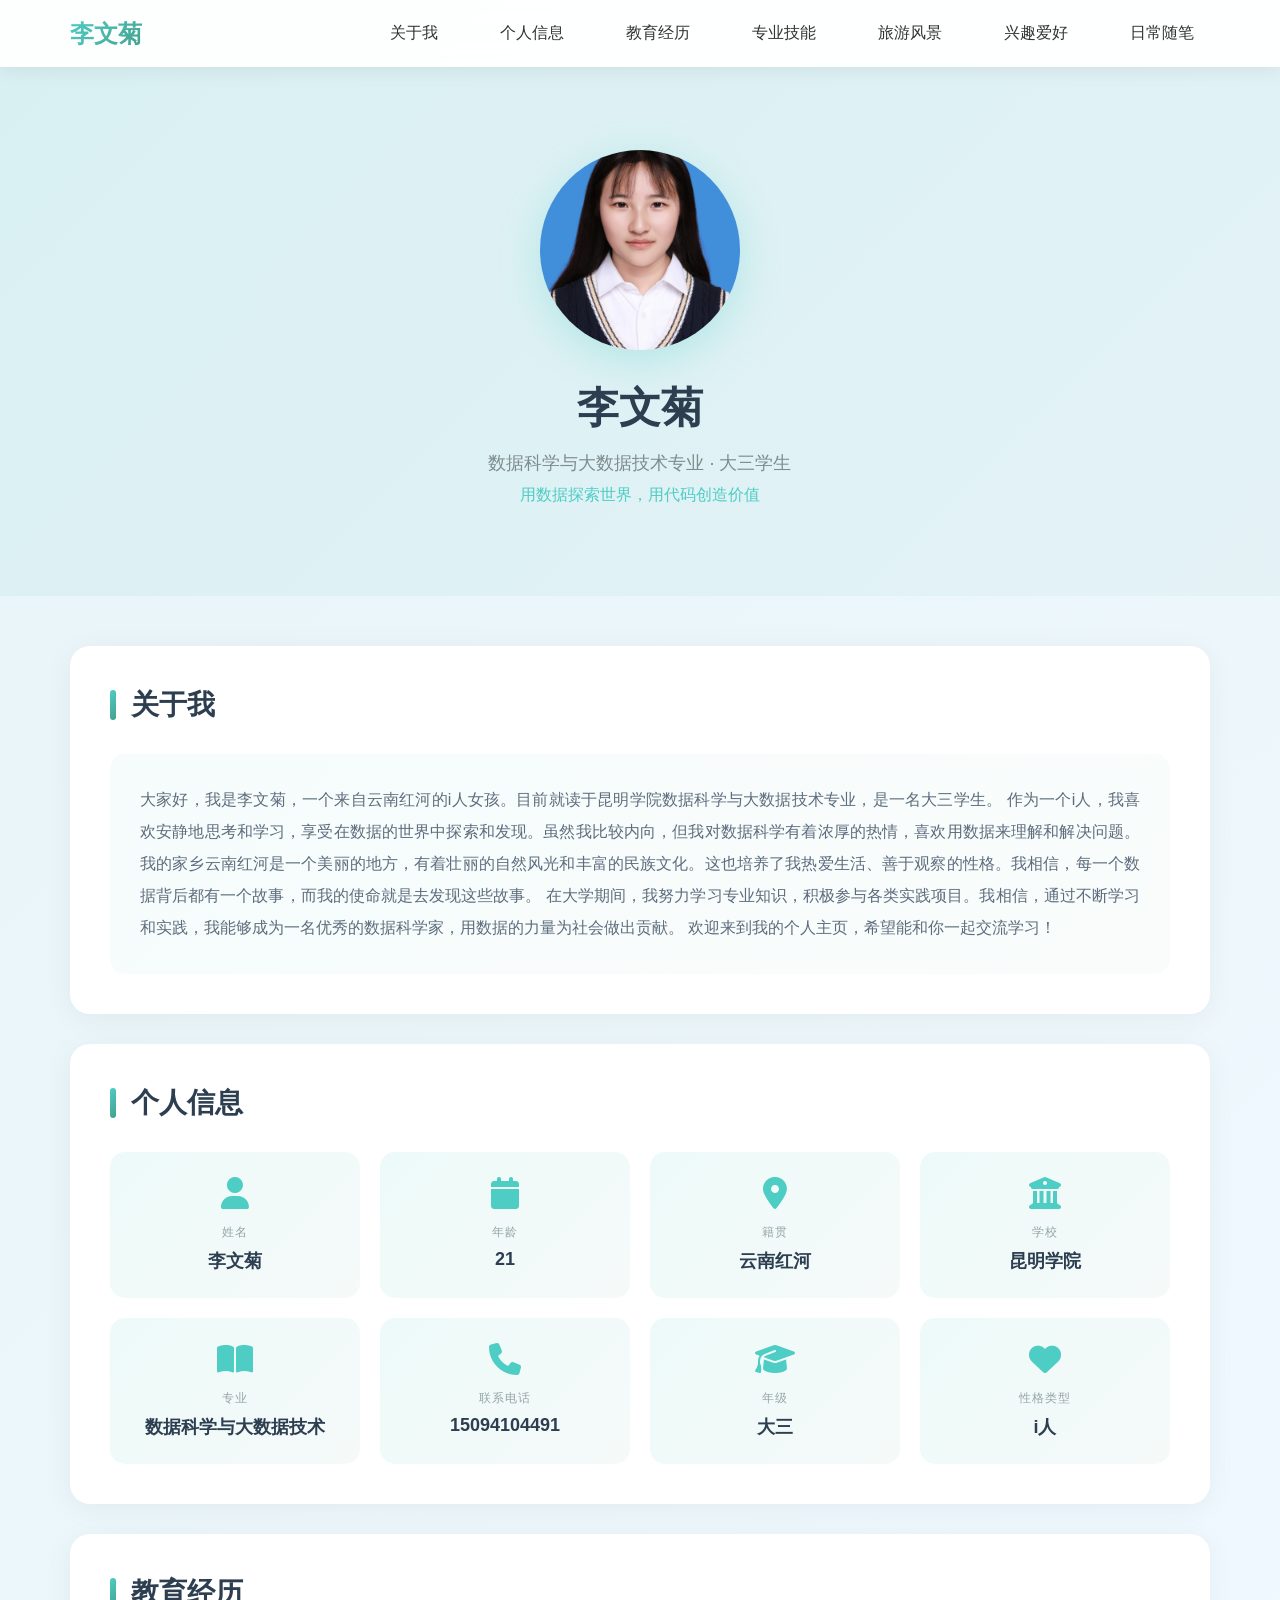
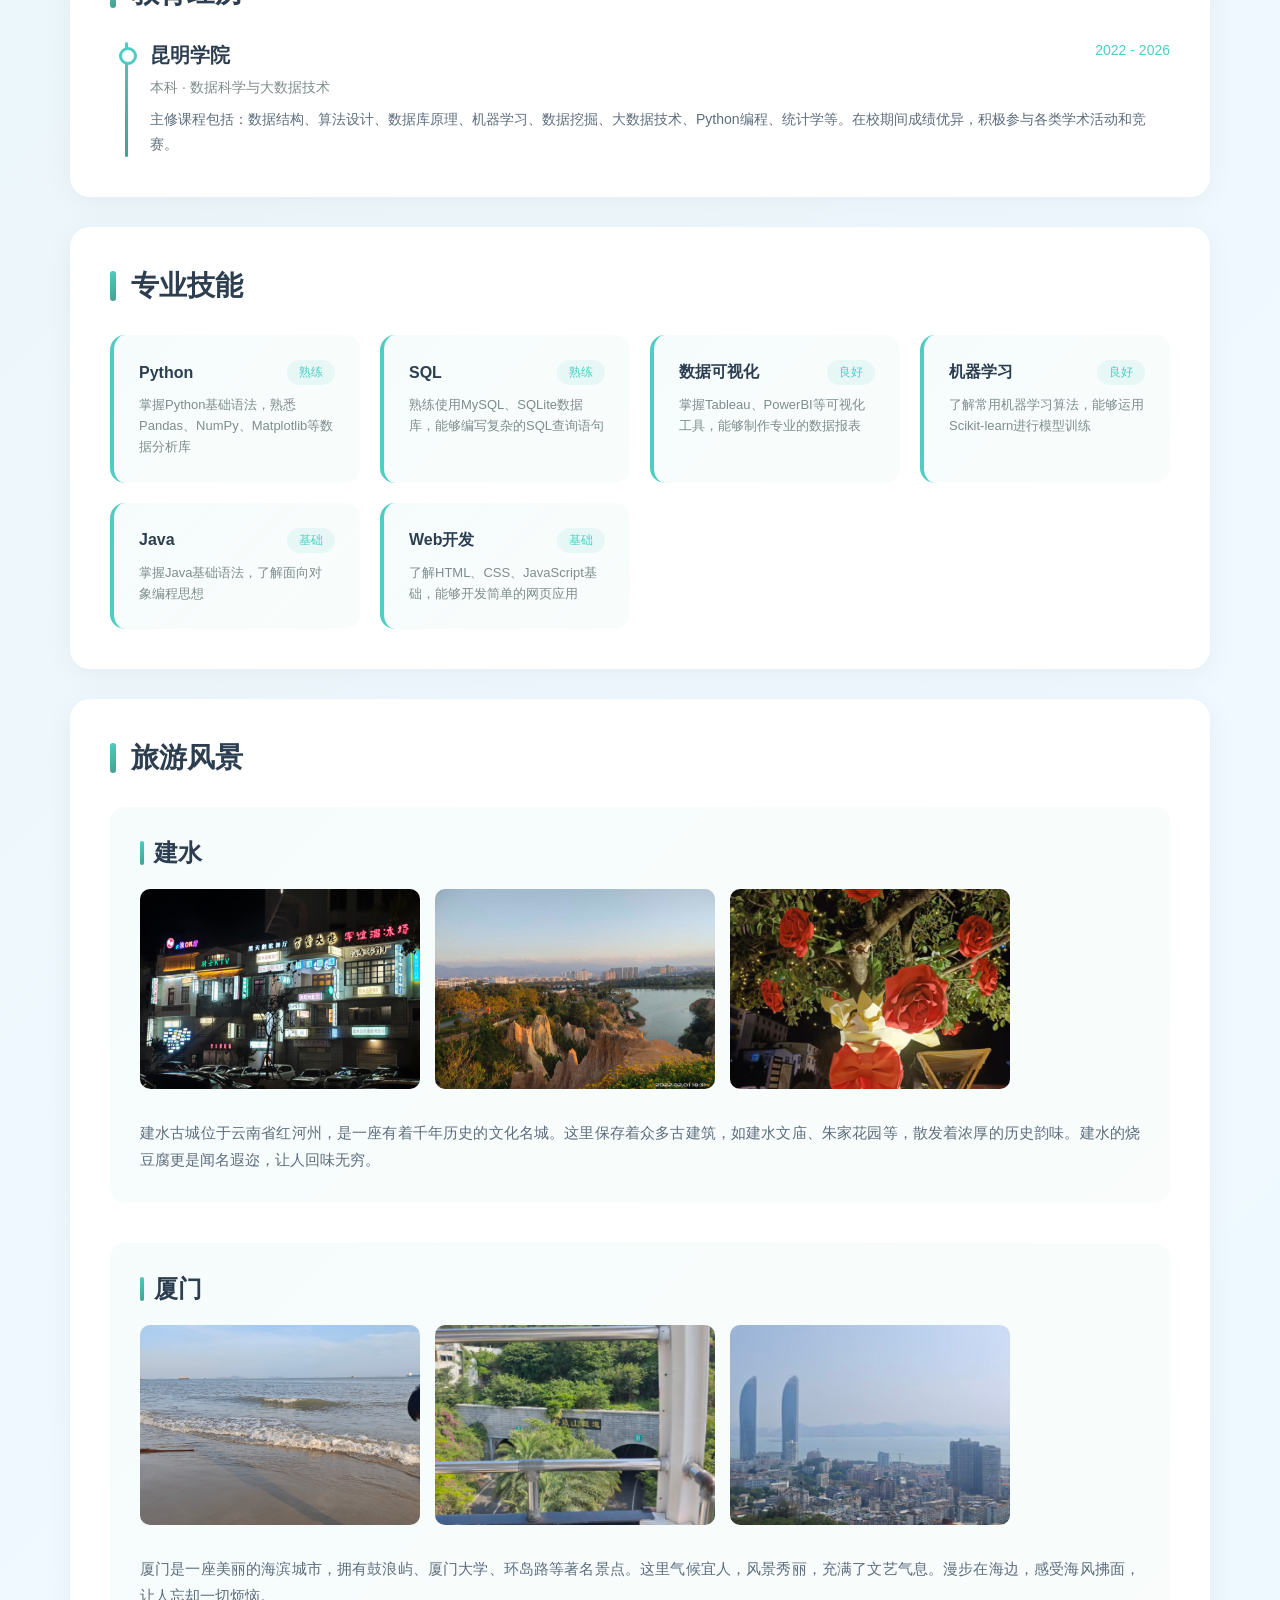
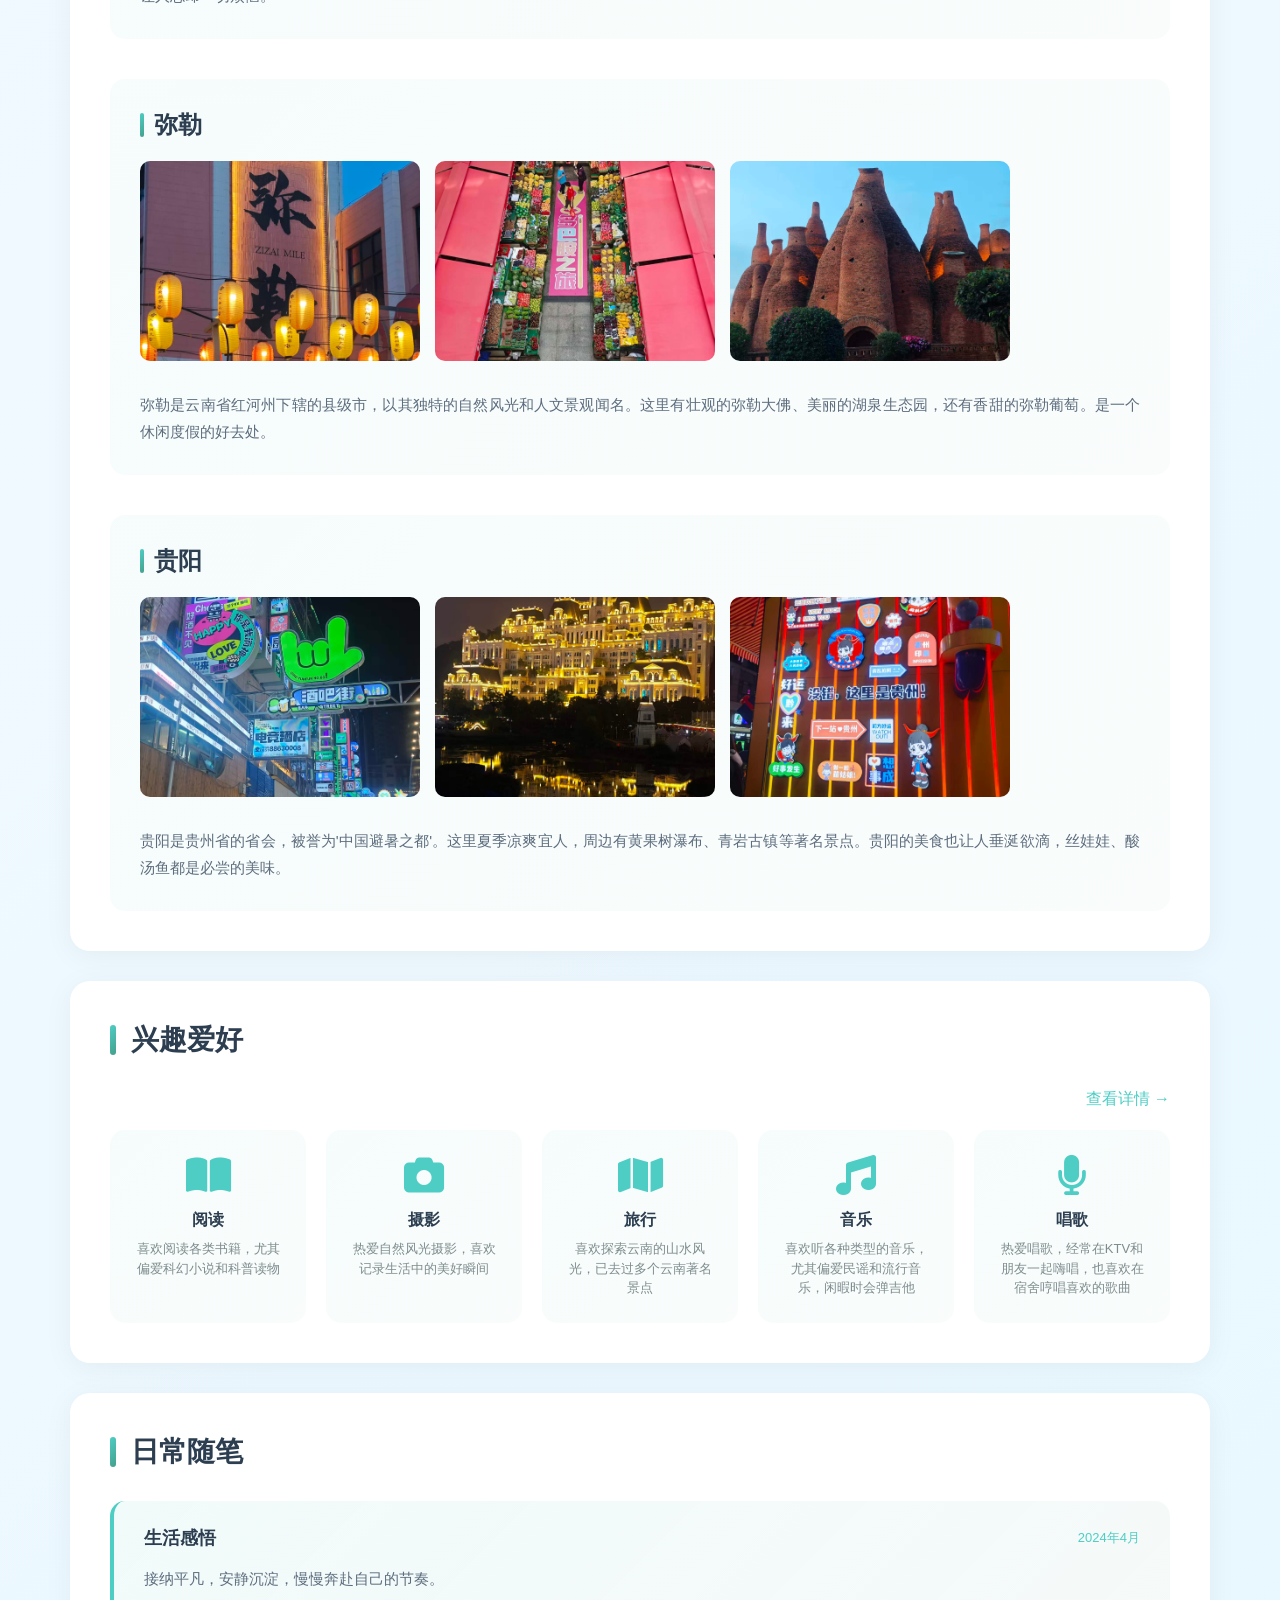
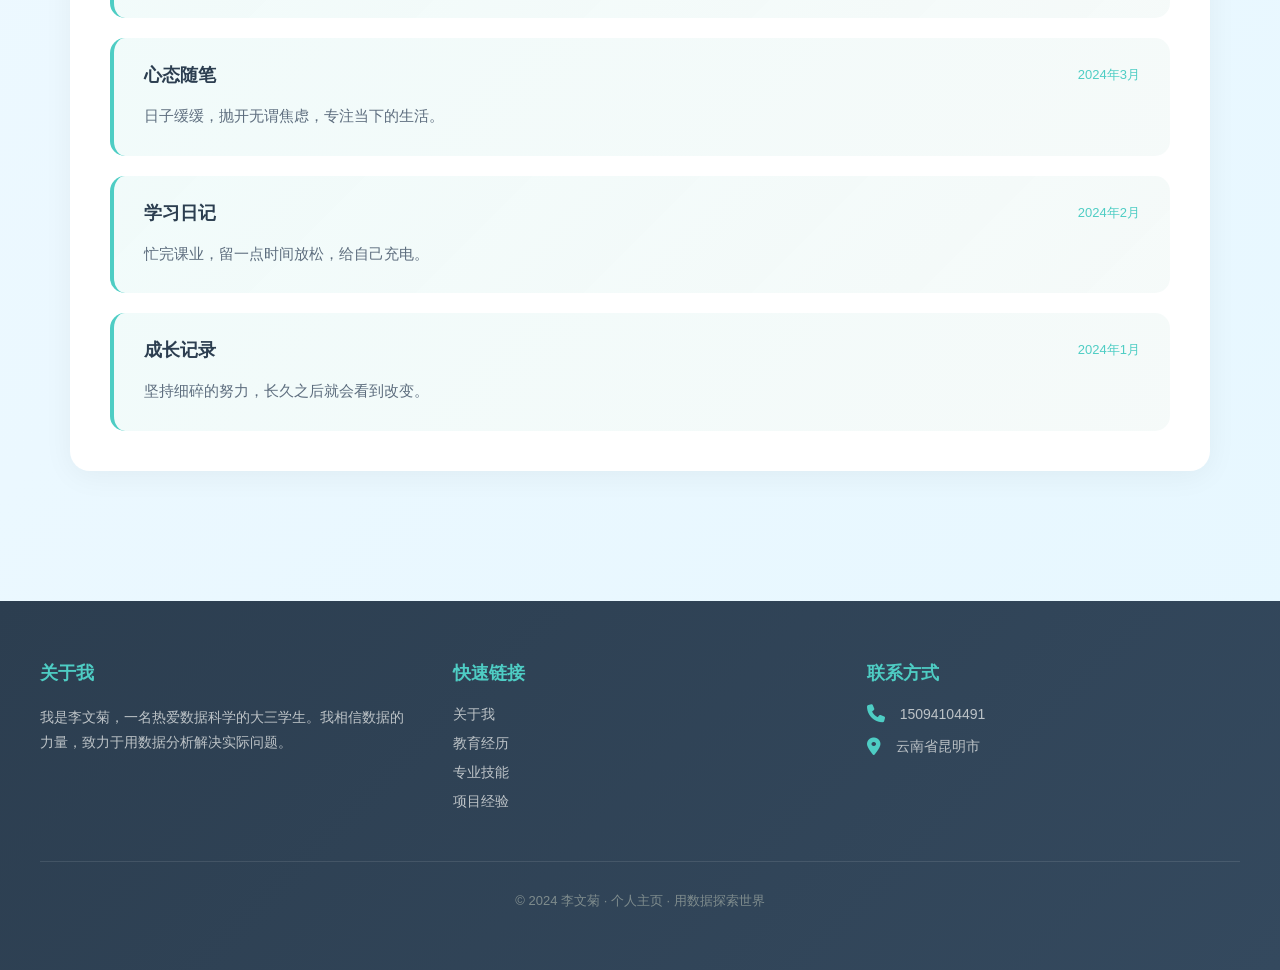
==== commit b3485ea4: "Update index.html" ====
--- a/index.html
+++ b/index.html
@@ -27,7 +27,7 @@
   <!-- 头部区域 -->
   <header class="header">
     <div class="avatar">
-      <img src="风景/9296031b9a8c6761e0ed3b38869fcb6f.jpg" alt="李文菊">
+      <img src="9296031b9a8c6761e0ed3b38869fcb6f.jpg" alt="李文菊">
     </div>
     <h1>李文菊</h1>
     <p>数据科学与大数据技术专业 · 大三学生</p>
@@ -168,36 +168,36 @@
         <div class="city-section">
           <h3 class="city-title">建水</h3>
           <div class="city-images">
-            <img src="风景\724189768a9d333e4f1fbbc2a312c86f.jpg" alt="建水风景1">
-            <img src="风景\96c0134a94dba85a9f428d855168f915.jpg" alt="建水风景2">
-            <img src="风景\a8b9a00c3e05631eb9178c05ef2198ba.jpg" alt="建水风景3">
+            <img src="724189768a9d333e4f1fbbc2a312c86f.jpg" alt="建水风景1">
+            <img src="96c0134a94dba85a9f428d855168f915.jpg" alt="建水风景2">
+            <img src="a8b9a00c3e05631eb9178c05ef2198ba.jpg" alt="建水风景3">
           </div>
           <p class="city-desc">建水古城位于云南省红河州，是一座有着千年历史的文化名城。这里保存着众多古建筑，如建水文庙、朱家花园等，散发着浓厚的历史韵味。建水的烧豆腐更是闻名遐迩，让人回味无穷。</p>
         </div>
         <div class="city-section">
           <h3 class="city-title">厦门</h3>
           <div class="city-images">
-            <img src="风景\734a26d28e8ba4ce96df98d0080d6d70.jpg" alt="厦门风景1">
-            <img src="风景\944455b63428789804dae7947af32c93.jpg" alt="厦门风景2">
-            <img src="风景\7a6dc6bbfe37f6f1cffd63e15fbd5fd8.jpg" alt="厦门风景3">
+            <img src="734a26d28e8ba4ce96df98d0080d6d70.jpg" alt="厦门风景1">
+            <img src="944455b63428789804dae7947af32c93.jpg" alt="厦门风景2">
+            <img src="7a6dc6bbfe37f6f1cffd63e15fbd5fd8.jpg" alt="厦门风景3">
           </div>
           <p class="city-desc">厦门是一座美丽的海滨城市，拥有鼓浪屿、厦门大学、环岛路等著名景点。这里气候宜人，风景秀丽，充满了文艺气息。漫步在海边，感受海风拂面，让人忘却一切烦恼。</p>
         </div>
         <div class="city-section">
           <h3 class="city-title">弥勒</h3>
           <div class="city-images">
-            <img src="风景\13866759c71f15808ec13a05396424bd.jpg" alt="弥勒风景1">
-            <img src="风景\8e2da969ac0b53ed0379a27b71091d85.jpg" alt="弥勒风景2">
-            <img src="风景\03a22ea670aece75b88b85041e4f4d82.jpg" alt="弥勒风景3">
+            <img src="13866759c71f15808ec13a05396424bd.jpg" alt="弥勒风景1">
+            <img src="8e2da969ac0b53ed0379a27b71091d85.jpg" alt="弥勒风景2">
+            <img src="03a22ea670aece75b88b85041e4f4d82.jpg" alt="弥勒风景3">
           </div>
           <p class="city-desc">弥勒是云南省红河州下辖的县级市，以其独特的自然风光和人文景观闻名。这里有壮观的弥勒大佛、美丽的湖泉生态园，还有香甜的弥勒葡萄。是一个休闲度假的好去处。</p>
         </div>
         <div class="city-section">
           <h3 class="city-title">贵阳</h3>
           <div class="city-images">
-            <img src="风景\c70f1f5087c411f2ae5e68e1c2bf1aeb.jpg" alt="贵阳风景1">
-            <img src="风景\1ceb7e71e664f2adaa17cd65de8d710e.jpg" alt="贵阳风景2">
-            <img src="风景\9436256b34da13422342bf9aceff883a.jpg" alt="贵阳风景3">
+            <img src="c70f1f5087c411f2ae5e68e1c2bf1aeb.jpg" alt="贵阳风景1">
+            <img src="1ceb7e71e664f2adaa17cd65de8d710e.jpg" alt="贵阳风景2">
+            <img src="9436256b34da13422342bf9aceff883a.jpg" alt="贵阳风景3">
           </div>
           <p class="city-desc">贵阳是贵州省的省会，被誉为'中国避暑之都'。这里夏季凉爽宜人，周边有黄果树瀑布、青岩古镇等著名景点。贵阳的美食也让人垂涎欲滴，丝娃娃、酸汤鱼都是必尝的美味。</p>
         </div>
@@ -387,4 +387,4 @@
     }
   </script>
 </body>
-</html>+</html>
